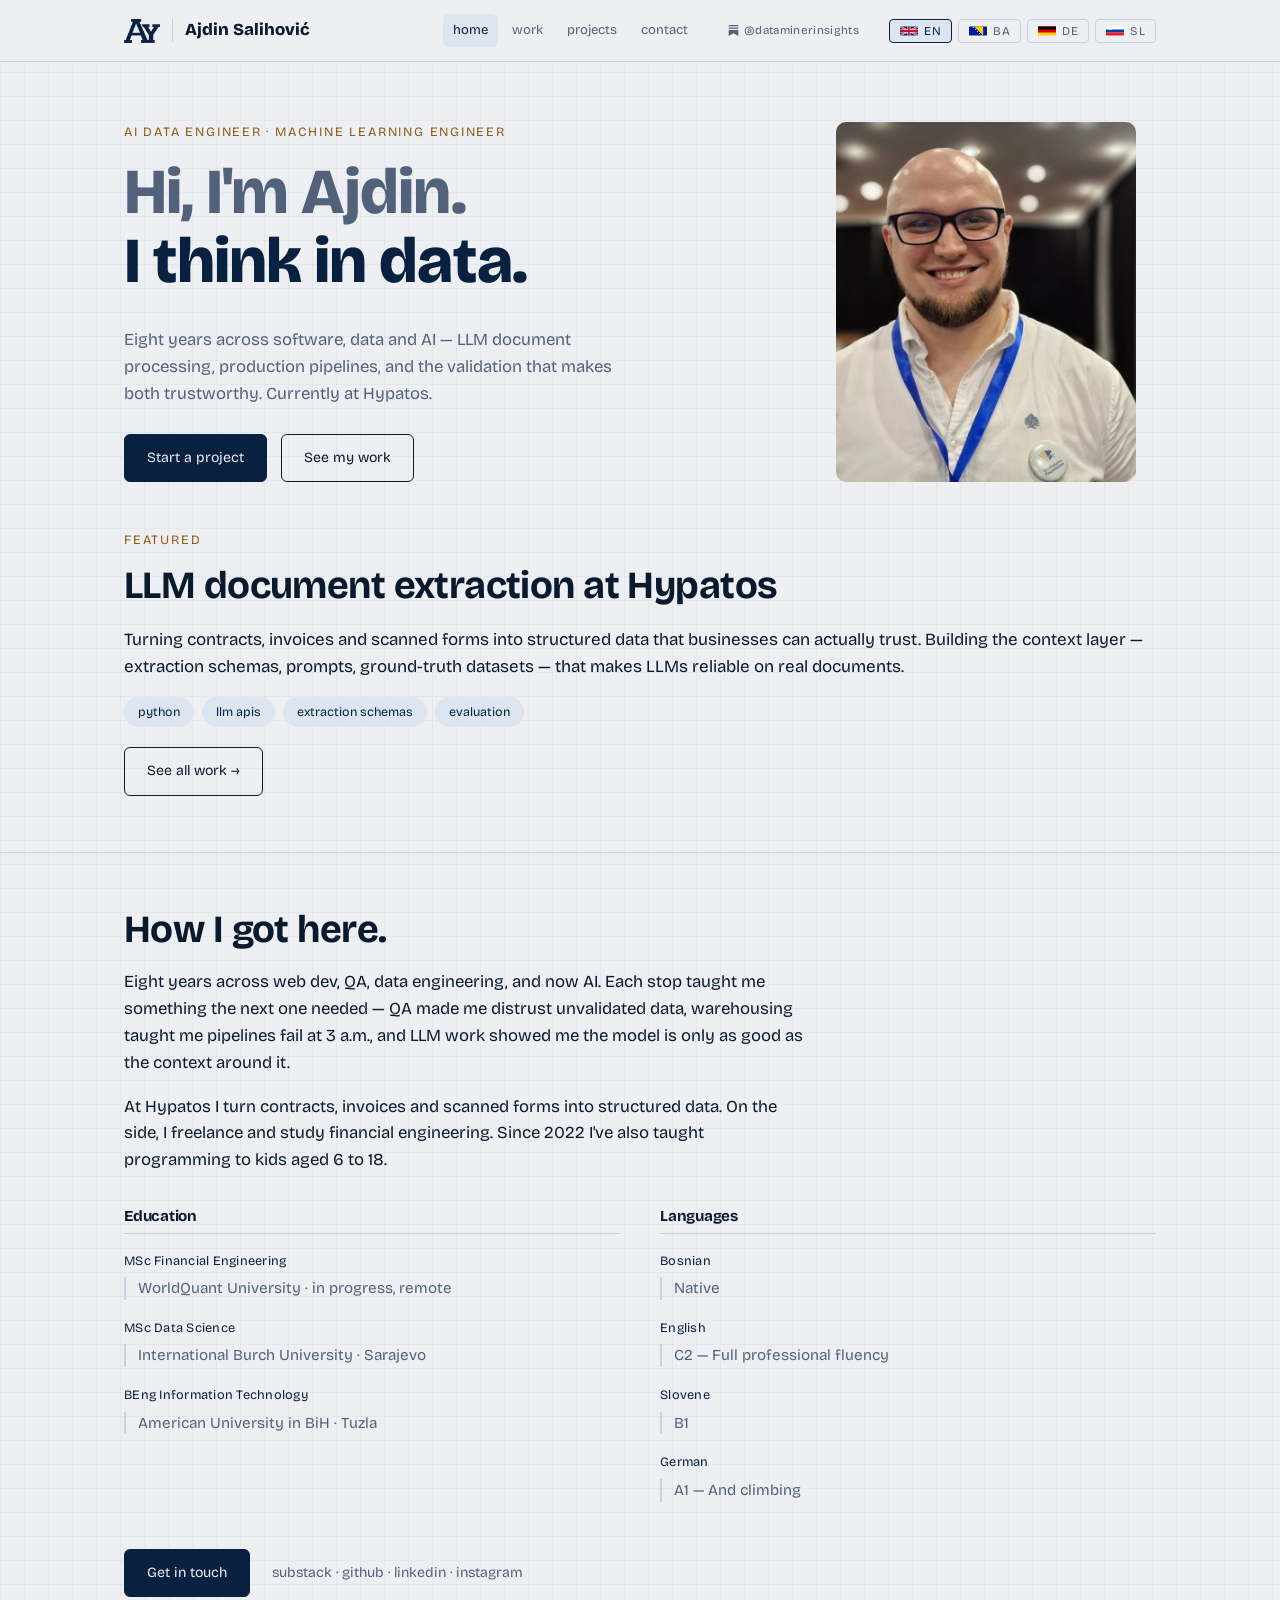
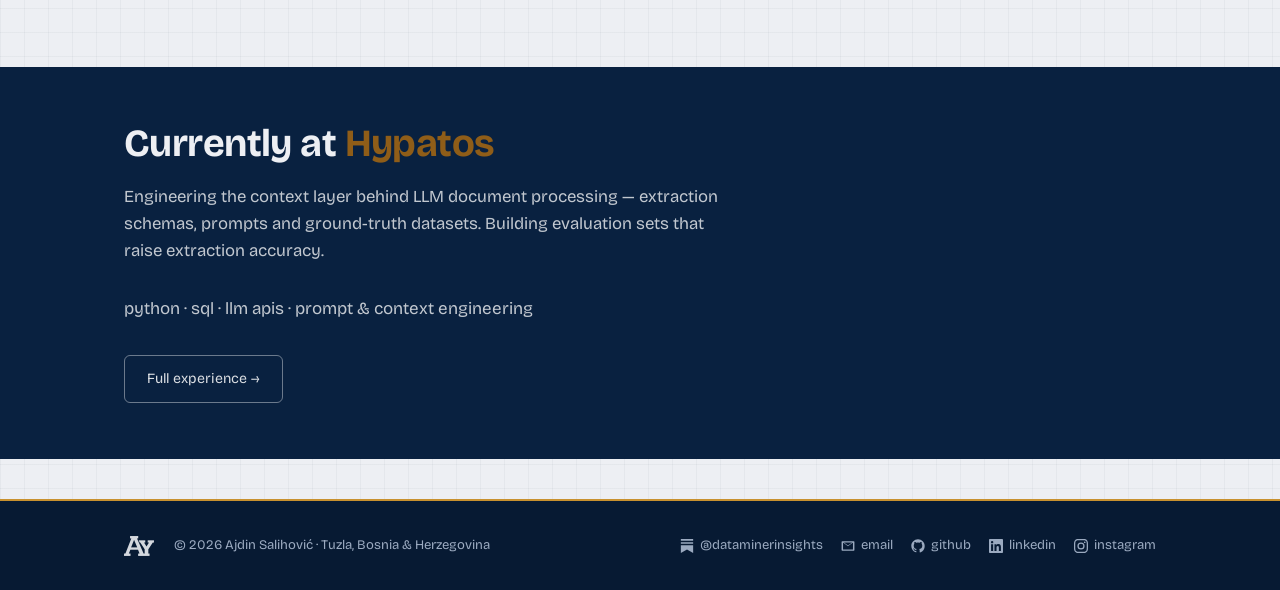
==== index.html @ 7f222a4f "Removed unnecessary stuff" ====
<!DOCTYPE html>
<html lang="en">
<head>
  <meta charset="UTF-8" />
  <meta name="viewport" content="width=device-width, initial-scale=1.0" />
  <title>Ajdin Salihović — AI Data Engineer &amp; Machine Learning Engineer</title>
  <meta name="description" content="Ajdin Salihović — AI Data Engineer and Machine Learning Engineer. LLM-powered document processing, production data pipelines, and automation. Based in Tuzla, Bosnia &amp; Herzegovina, working worldwide." />
  <link rel="preconnect" href="https://fonts.googleapis.com" />
  <link rel="preconnect" href="https://fonts.gstatic.com" crossorigin />
  <link href="https://fonts.googleapis.com/css2?family=Bricolage+Grotesque:wght@400;500;600;700;800&display=swap" rel="stylesheet" />
  <link rel="icon" type="image/png" href="[data-uri]" />
  <link rel="apple-touch-icon" href="assets/favicon-180.png" />
  <meta name="theme-color" content="#092140" />
  <link rel="stylesheet" href="styles.css" />
</head>
<body>

<header class="nav">
  <div class="nav-inner">
    <a class="brand" href="./"><span class="brand-mark" aria-hidden="true"></span><span class="brand-name">Ajdin Salihović</span></a>
    <nav class="nav-links" aria-label="Main">
      <a href="./" aria-current="page">home</a>
      <a href="work">work</a>
      <a href="projects">projects</a>
      <a href="contact">contact</a>
    </nav>
    <a class="nav-substack" href="https://dataminerinsights.substack.com/" target="_blank" rel="noopener"><svg class="icon" viewBox="0 0 24 24" aria-hidden="true"><path d="M22.539 8.242H1.46V5.406h21.08v2.836zM1.46 10.812V24L12 18.11 22.539 24V10.812H1.46zM22.539 0H1.46v2.836h21.08V0z"/></svg><span>@dataminerinsights</span></a>
    <div class="lang-switch" role="group" aria-label="Language">
      <button class="lang-btn" type="button" data-lang="en" aria-label="English">
        <svg viewBox="0 0 60 30" aria-hidden="true"><rect width="60" height="30" fill="#012169"/><path d="M0,0 60,30 M60,0 0,30" stroke="#fff" stroke-width="6"/><path d="M0,0 60,30 M60,0 0,30" stroke="#C8102E" stroke-width="3"/><path d="M30,0 V30 M0,15 H60" stroke="#fff" stroke-width="10"/><path d="M30,0 V30 M0,15 H60" stroke="#C8102E" stroke-width="6"/></svg>
        <span>EN</span>
      </button>
      <button class="lang-btn" type="button" data-lang="ba" aria-label="Bosanski">
        <svg viewBox="0 0 60 30" aria-hidden="true"><rect width="60" height="30" fill="#001C98"/><path d="M17,0 H47 V30 Z" fill="#FECB00"/><circle cx="14.5" cy="2.5" r="1.7" fill="#fff"/><circle cx="21.5" cy="9.5" r="1.7" fill="#fff"/><circle cx="28.5" cy="16.5" r="1.7" fill="#fff"/><circle cx="35.5" cy="23.5" r="1.7" fill="#fff"/><circle cx="42.5" cy="29" r="1.7" fill="#fff"/></svg>
        <span>BA</span>
      </button>
      <button class="lang-btn" type="button" data-lang="de" aria-label="Deutsch">
        <svg viewBox="0 0 60 30" aria-hidden="true"><rect width="60" height="30" fill="#FFCE00"/><rect width="60" height="20" fill="#DD0000"/><rect width="60" height="10" fill="#000"/></svg>
        <span>DE</span>
      </button>
      <button class="lang-btn" type="button" data-lang="sl" aria-label="Slovenščina">
        <svg viewBox="0 0 60 30" aria-hidden="true"><rect width="60" height="10" fill="#FFFFFF"/><rect y="10" width="60" height="10" fill="#003DA5"/><rect y="20" width="60" height="10" fill="#ED1C24"/><g transform="translate(8,2)"><path d="M6 2 L12 10 L0 10 Z" fill="#FFFFFF"/><path d="M3 8 Q6 12 9 8" stroke="#003DA5" fill="none" stroke-width="0.8"/><path d="M3 10 Q6 14 9 10" stroke="#003DA5" fill="none" stroke-width="0.8"/><circle cx="3" cy="2" r="0.7" fill="#FFD700"/><circle cx="6" cy="0.8" r="0.7" fill="#FFD700"/><circle cx="9" cy="2" r="0.7" fill="#FFD700"/></g></svg>
        <span>SL</span>
      </button>
    </div>
  </div>
</header>

<main>
  <section class="hero">
    <div class="hero-inner wrap">
      <div class="hero-text">
        <p class="eyebrow">AI Data Engineer · Machine Learning Engineer</p>
        <h1>Hi, I'm Ajdin.<br /><span class="title-line">I think in data.</span></h1>
        <p class="hero-sub">
          Eight years across software, data and AI — LLM document processing,
          production pipelines, and the validation that makes both trustworthy. Currently at Hypatos.
        </p>
        <div class="hero-actions">
          <a class="btn btn-primary" href="contact">Start a project</a>
          <a class="btn btn-ghost" href="work">See my work</a>
        </div>
      </div>
      <div class="hero-photo">
        <img src="assets/ajdin.jpg" alt="Ajdin Salihović" class="hero-img" />
      </div>
    </div>
  </section>

  <section class="section section-featured">
    <div class="wrap">
      <div class="featured-grid">
        <div class="featured-text">
          <p class="eyebrow">Featured</p>
          <h2>LLM document extraction at Hypatos</h2>
          <p>Turning contracts, invoices and scanned forms into structured data that businesses can actually trust. Building the context layer — extraction schemas, prompts, ground-truth datasets — that makes LLMs reliable on real documents.</p>
          <ul class="chips"><li>python</li><li>llm apis</li><li>extraction schemas</li><li>evaluation</li></ul>
          <a class="btn btn-ghost" href="work#experience" style="margin-top:20px;">See all work →</a>
        </div>
       
      </div>
    </div>
  </section>

  <section class="section" id="about">
    <div class="wrap">
      <h2>How I got here.</h2>
      <div class="about-text">
        <p>
          Eight years across web dev, QA, data engineering, and now AI. Each stop taught me
          something the next one needed — QA made me distrust unvalidated data, warehousing
          taught me pipelines fail at 3 a.m., and LLM work showed me the model is only
          as good as the context around it.
        </p>
        <p>
          At Hypatos I turn contracts, invoices and scanned forms into structured data.
          On the side, I freelance and study financial engineering. Since 2022 I've also
          taught programming to kids aged 6 to 18.
        </p>
      </div>

      <div class="details-grid">
        <div>
          <h3>Education</h3>
          <dl class="skills">
            <dt>MSc Financial Engineering</dt>
            <dd>WorldQuant University · in progress, remote</dd>
            <dt>MSc Data Science</dt>
            <dd>International Burch University · Sarajevo</dd>
            <dt>BEng Information Technology</dt>
            <dd>American University in BiH · Tuzla</dd>
          </dl>
        </div>
        <div>
          <h3>Languages</h3>
          <dl class="skills">
            <dt>Bosnian</dt><dd>Native</dd>
            <dt>English</dt><dd>C2 — Full professional fluency</dd>
            <dt>Slovene</dt><dd>B1</dd>
            <dt>German</dt><dd>A1 — And climbing</dd>
          </dl>
        </div>
      </div>

      <p class="about-links">
        <a class="btn btn-primary" href="contact">Get in touch</a>
        <span class="social-inline">
          <a href="https://dataminerinsights.substack.com/" target="_blank" rel="noopener">substack</a> ·
          <a href="https://github.com/AjdinSalihovic" target="_blank" rel="noopener">github</a> ·
          <a href="https://www.linkedin.com/in/ajdin-salihovic/" target="_blank" rel="noopener">linkedin</a> ·
          <a href="https://www.instagram.com/ajdin_thinks_data/" target="_blank" rel="noopener">instagram</a>
        </span>
      </p>
    </div>
  </section>

  <section class="section section-dark">
    <div class="wrap">
      <h2>Currently at <span style="color:var(--signal)">Hypatos</span></h2>
      <p class="section-lead">
        Engineering the context layer behind LLM document processing — extraction schemas,
        prompts and ground-truth datasets. Building evaluation sets that raise extraction accuracy.
      </p>
      <p class="stack-line">python · sql · llm apis · prompt &amp; context engineering</p>
      <a class="btn btn-ghost" href="work#experience" style="margin-top:16px;">Full experience →</a>
    </div>
  </section>
</main>

<footer class="footer">
  <div class="footer-inner">
    <span class="footer-mark" aria-hidden="true"></span>
    <span>© <span id="year">2026</span> Ajdin Salihović · Tuzla, Bosnia &amp; Herzegovina</span>
    <div class="footer-links">
      <a href="https://dataminerinsights.substack.com/" target="_blank" rel="noopener"><svg class="icon" viewBox="0 0 24 24" aria-hidden="true"><path d="M22.539 8.242H1.46V5.406h21.08v2.836zM1.46 10.812V24L12 18.11 22.539 24V10.812H1.46zM22.539 0H1.46v2.836h21.08V0z"/></svg>@dataminerinsights</a>
      <a href="mailto:ajdin-salihovic@outlook.com"><svg class="icon" viewBox="0 0 24 24" aria-hidden="true"><path d="M2 4h20a1 1 0 0 1 1 1v14a1 1 0 0 1-1 1H2a1 1 0 0 1-1-1V5a1 1 0 0 1 1-1zm10 8.6L3.5 6.2v11.6h17V6.2L12 12.6zM4.9 6l7.1 5.3L19.1 6H4.9z"/></svg>email</a>
      <a href="https://github.com/AjdinSalihovic" target="_blank" rel="noopener"><svg class="icon" viewBox="0 0 24 24" aria-hidden="true"><path d="M12 .5C5.65.5.5 5.65.5 12c0 5.08 3.29 9.39 7.86 10.91.58.11.79-.25.79-.56 0-.27-.01-1.17-.02-2.12-3.2.7-3.88-1.36-3.88-1.36-.52-1.33-1.28-1.68-1.28-1.68-1.04-.71.08-.7.08-.7 1.15.08 1.76 1.19 1.76 1.19 1.03 1.76 2.69 1.25 3.35.96.1-.75.4-1.25.72-1.54-2.55-.29-5.24-1.28-5.24-5.69 0-1.26.45-2.28 1.19-3.09-.12-.29-.52-1.46.11-3.05 0 0 .97-.31 3.17 1.18a11 11 0 0 1 5.77 0c2.2-1.49 3.16-1.18 3.16-1.18.63 1.59.24 2.76.12 3.05.74.81 1.19 1.83 1.19 3.09 0 4.42-2.7 5.39-5.27 5.68.41.36.78 1.06.78 2.14 0 1.55-.01 2.79-.01 3.17 0 .31.21.68.8.56A11.52 11.52 0 0 0 23.5 12C23.5 5.65 18.35.5 12 .5z"/></svg>github</a>
      <a href="https://www.linkedin.com/in/ajdin-salihovic/" target="_blank" rel="noopener"><svg class="icon" viewBox="0 0 24 24" aria-hidden="true"><path d="M20.45 20.45h-3.55v-5.57c0-1.33-.03-3.04-1.85-3.04-1.85 0-2.14 1.45-2.14 2.94v5.67H9.36V9h3.41v1.56h.05c.47-.9 1.63-1.85 3.36-1.85 3.6 0 4.27 2.37 4.27 5.45v6.29zM5.34 7.43a2.06 2.06 0 1 1 0-4.12 2.06 2.06 0 0 1 0 4.12zM7.12 20.45H3.56V9h3.56v11.45zM22.22 0H1.77C.79 0 0 .77 0 1.72v20.55C0 23.23.79 24 1.77 24h20.45c.98 0 1.78-.77 1.78-1.73V1.72C24 .77 23.2 0 22.22 0z"/></svg>linkedin</a>
      <a href="https://www.instagram.com/ajdin_thinks_data/" target="_blank" rel="noopener"><svg class="icon" viewBox="0 0 24 24" aria-hidden="true"><path d="M12 2.16c3.2 0 3.58.01 4.85.07 1.17.05 1.8.25 2.23.41.56.22.96.48 1.38.9.42.42.68.82.9 1.38.16.42.36 1.06.41 2.23.06 1.27.07 1.65.07 4.85s-.01 3.58-.07 4.85c-.05 1.17-.25 1.8-.41 2.23-.22.56-.48.96-.9 1.38-.42.42-.82.68-1.38.9-.42.16-1.06.36-2.23.41-1.27.06-1.65.07-4.85.07s-3.58-.01-4.85-.07c-1.17-.05-1.8-.25-2.23-.41a3.72 3.72 0 0 1-1.38-.9 3.72 3.72 0 0 1-.9-1.38c-.16-.42-.36-1.06-.41-2.23-.06-1.27-.07-1.65-.07-4.85s.01-3.58.07-4.85c.05-1.17.25-1.8.41-2.23.22-.56.48-.96.9-1.38.42-.42.82-.68 1.38-.9.42-.16 1.06-.36 2.23-.41 1.27-.06 1.65-.07 4.85-.07M12 0C8.74 0 8.33.01 7.05.07 5.78.13 4.9.33 4.14.63c-.79.3-1.46.72-2.13 1.38A5.88 5.88 0 0 0 .63 4.14C.33 4.9.13 5.78.07 7.05.01 8.33 0 8.74 0 12s.01 3.67.07 4.95c.06 1.27.26 2.15.56 2.91.3.79.72 1.46 1.38 2.13a5.88 5.88 0 0 0 2.13 1.38c.76.3 1.64.5 2.91.56C8.33 23.99 8.74 24 12 24s3.67-.01 4.95-.07c1.27-.06 2.15-.26 2.91-.56a5.88 5.88 0 0 0 2.13-1.38 5.88 5.88 0 0 0 1.38-2.13c.3-.76.5-1.64.56-2.91.06-1.28.07-1.69.07-4.95s-.01-3.67-.07-4.95c-.06-1.27-.26-2.15-.56-2.91a5.88 5.88 0 0 0-1.38-2.13A5.88 5.88 0 0 0 19.86.63c-.76-.3-1.64-.5-2.91-.56C15.67.01 15.26 0 12 0zm0 5.84A6.16 6.16 0 1 0 18.16 12 6.16 6.16 0 0 0 12 5.84zm0 10.16A4 4 0 1 1 16 12a4 4 0 0 1-4 4zm7.85-10.4a1.44 1.44 0 1 1-1.44-1.44 1.44 1.44 0 0 1 1.44 1.44z"/></svg>instagram</a>
    </div>
  </div>
</footer>

<script src="i18n.js"></script>
<script src="script.js"></script>
</body>
</html>
---- styles.css ----
/* ============================================================
   Ajdin Salihović — portfolio
   Palette: drafting paper / AY navy / slate / brass signal
   Anchored on the navy of the AY monogram (#092140).
   Type: Bricolage Grotesque — single font for everything
   ============================================================ */

:root {
  /* surfaces — cool drafting paper, so the navy mark sits on its own hue family */
  --paper: #EDEFF3;
  --panel: #F8F9FB;
  --line: #C9D3E0;

  /* ink */
  --ink: #0A1A2E;
  --muted: #52627A;

  /* brand — taken straight from the AY monogram */
  --brand: #092140;
  --brand-soft: #DDE5F0;
  /* inline links need to read as interactive next to near-navy body text */
  --link: #175595;

  /* signal — brass, used sparingly: eyebrows, counters, data in motion */
  --signal: #8F5D18;
  --signal-bright: #C8912F;

  /* dark footer surface */
  --dark: #071A33;
  --dark-muted: #9BAAC0;

  --radius: 10px;
  --maxw: 1080px;
  --font-display: "Bricolage Grotesque", "Arial Black", sans-serif;
  --font-body: "Bricolage Grotesque", "Helvetica Neue", Arial, sans-serif;
}

* { box-sizing: border-box; }

html { scroll-behavior: smooth; }

body {
  margin: 0;
  background: var(--paper);
  background-image:
    linear-gradient(to right, rgba(9, 33, 64, 0.04) 1px, transparent 1px),
    linear-gradient(to bottom, rgba(9, 33, 64, 0.04) 1px, transparent 1px);
  background-size: 24px 24px;
  color: var(--ink);
  font-family: var(--font-body);
  font-size: 17px;
  line-height: 1.6;
  -webkit-font-smoothing: antialiased;
}

::selection { background: var(--brand); color: var(--paper); }

a { color: var(--link); text-decoration-thickness: 1px; text-underline-offset: 3px; }
a:hover { color: var(--ink); }

a:focus-visible,
button:focus-visible,
input:focus-visible,
textarea:focus-visible {
  outline: 2px solid var(--signal);
  outline-offset: 3px;
  border-radius: 2px;
}

h1, h2, h3 {
  font-family: var(--font-display);
  line-height: 1.08;
  letter-spacing: -0.015em;
  margin: 0 0 0.5em;
}

h1 { font-size: clamp(2.4rem, 6vw, 4.2rem); font-weight: 800; }
h2 { font-size: clamp(1.7rem, 3.5vw, 2.4rem); font-weight: 700; }
h3 { font-size: 1.2rem; font-weight: 700; }

p { margin: 0 0 1em; }

.wrap { max-width: var(--maxw); margin: 0 auto; padding: 0 24px; }

.eyebrow {
  font-family: var(--font-body);
  font-size: 0.8rem;
  letter-spacing: 0.14em;
  text-transform: uppercase;
  color: var(--signal);
  margin-bottom: 0.9rem;
}

/* ---------------------------- nav --------------------------- */
.nav {
  position: sticky;
  top: 0;
  z-index: 50;
  background: color-mix(in srgb, var(--paper) 88%, transparent);
  backdrop-filter: blur(8px);
  border-bottom: 1px solid var(--line);
}
.nav-inner {
  max-width: var(--maxw);
  margin: 0 auto;
  padding: 14px 24px;
  display: flex;
  align-items: center;
  gap: 20px;
  flex-wrap: wrap;
}
.brand {
  font-family: var(--font-display);
  font-weight: 800;
  font-size: 1.05rem;
  text-decoration: none;
  color: var(--ink);
  display: flex;
  align-items: center;
  gap: 12px;
}
.brand-mark {
  /* the AY monogram is inlined as a data URI — no external file to go missing */
  width: 36px;
  height: 24px;
  display: block;
  flex: none;
  background: url("[data-uri]") center/contain no-repeat;
  transition: transform 0.2s ease;
}
.brand:hover .brand-mark { transform: translateY(-1px); }

/* hairline between mark and wordmark — the ledger rule */
.brand-name {
  padding-left: 12px;
  border-left: 1px solid var(--line);
  line-height: 1.35;
}
.nav-links {
  margin-left: auto;
  display: flex;
  gap: 4px;
  flex-wrap: wrap;
}
.nav-links a {
  font-family: var(--font-body);
  font-size: 0.82rem;
  text-decoration: none;
  color: var(--muted);
  padding: 6px 10px;
  border-radius: 6px;
}
.nav-links a:hover { color: var(--ink); background: var(--brand-soft); }
.nav-links a[aria-current="page"] {
  color: var(--brand);
  background: var(--brand-soft);
}

/* language switcher */
.lang-switch { display: flex; gap: 6px; align-items: center; }
.lang-btn {
  display: inline-flex;
  align-items: center;
  gap: 6px;
  font-family: var(--font-body);
  font-size: 0.74rem;
  letter-spacing: 0.04em;
  border: 1px solid var(--line);
  border-radius: 4px;
  padding: 4px 10px;
  background: transparent;
  color: var(--muted);
  cursor: pointer;
}
.lang-btn svg { width: 18px; height: 12px; border-radius: 2px; display: block; }
.lang-btn:hover { border-color: var(--brand); color: var(--ink); }
.lang-btn.active { background: var(--brand-soft); border-color: var(--brand); color: var(--brand); }

/* substack link inline in the nav row */
.nav-substack {
  display: inline-flex;
  align-items: center;
  gap: 5px;
  font-family: var(--font-body);
  font-size: 0.72rem;
  letter-spacing: 0.03em;
  color: var(--muted);
  text-decoration: none;
  margin: 0 10px;
  white-space: nowrap;
}
.nav-substack .icon { width: 11px; height: 11px; }
.nav-substack:hover { color: var(--brand); }

/* --------------------------- hero --------------------------- */
.hero { padding: 60px 0 48px; overflow: hidden; }
.hero-inner { display: flex; align-items: center; gap: 48px; }
.hero-text { flex: 1 1 55%; min-width: 0; }
.hero-photo { flex: 0 0 340px; display: flex; align-items: center; justify-content: center; }
.hero h1 { color: var(--muted); font-size: clamp(2.6rem, 5.5vw, 4rem); }
.hero .title-line { color: var(--brand); }
.hero-sub { max-width: 520px; color: var(--muted); font-size: 1.05rem; }
.hero-actions { display: flex; gap: 14px; flex-wrap: wrap; margin-top: 26px; }
.hero + .section { border-top: none; padding-top: 0; }

.photo-placeholder {
  width: 300px;
  height: 360px;
  border: 2px dashed var(--line);
  border-radius: var(--radius);
  display: flex;
  align-items: center;
  justify-content: center;
  color: var(--muted);
  font-size: 0.88rem;
  text-align: center;
  background: var(--panel);
}

.hero-img {
  width: 300px;
  height: 360px;
  object-fit: cover;
  border-radius: var(--radius);
}

.btn {
  display: inline-block;
  font-family: var(--font-body);
  font-size: 0.88rem;
  text-decoration: none;
  padding: 12px 22px;
  border-radius: 6px;
  border: 1.5px solid var(--ink);
  color: var(--ink);
  background: transparent;
  cursor: pointer;
  transition: background 0.15s, color 0.15s;
}
.btn-primary { background: var(--brand); border-color: var(--brand); color: var(--paper); }
.btn-primary:hover { background: var(--ink); border-color: var(--ink); color: var(--paper); }
.btn-ghost:hover { background: var(--brand-soft); color: var(--ink); }

@media (prefers-reduced-motion: reduce) {
  html { scroll-behavior: auto; }
  .reveal { transition: none !important; transform: none !important; opacity: 1 !important; }
}

/* ------------------------- sections ------------------------- */
.section { padding: 56px 0; }
.section + .section { border-top: 1px solid var(--line); }

/* ---------------------- featured project ------------------- */
.featured-grid { display: flex; align-items: center; gap: 48px; }
.featured-text { flex: 1 1 50%; }
.featured-visual { flex: 1 1 40%; }
.featured-img-placeholder {
  width: 100%;
  aspect-ratio: 4 / 3;
  border: 2px dashed var(--line);
  border-radius: var(--radius);
  display: flex;
  align-items: center;
  justify-content: center;
  color: var(--muted);
  font-size: 0.85rem;
  text-align: center;
  background: var(--panel);
}

/* ---------------------- quote section ---------------------- */
.section-quote { padding: 48px 0; }
.quote {
  position: relative;
  padding: 32px 0 24px 48px;
  border-left: 3px solid var(--signal);
  margin: 0;
}
.quote-mark {
  position: absolute;
  top: 12px;
  left: 10px;
  font-family: var(--font-display);
  font-size: 4rem;
  line-height: 1;
  color: var(--signal-bright);
  opacity: 0.35;
}
.quote p {
  font-size: 1.2rem;
  font-style: italic;
  color: var(--ink);
  margin: 0 0 12px;
  line-height: 1.5;
}
.quote cite {
  font-style: normal;
  font-size: 0.88rem;
  color: var(--muted);
}

/* intro paragraph under a section heading */
.section-lead {
  max-width: 620px;
  color: var(--muted);
  font-size: 1.05rem;
  margin-bottom: 30px;
}

/* jump targets must clear the sticky nav */
[id] { scroll-margin-top: 84px; }

.grid-3 { display: grid; grid-template-columns: repeat(3, 1fr); gap: 18px; }
.grid-2 { display: grid; grid-template-columns: repeat(2, 1fr); gap: 18px; }
@media (max-width: 860px) { .grid-3 { grid-template-columns: 1fr; } .grid-2 { grid-template-columns: 1fr; } }

.card {
  background: var(--panel);
  border: 1px solid var(--line);
  border-radius: var(--radius);
  padding: 24px;
}
.card h3 { margin-top: 0.4rem; }
.card p { color: var(--muted); font-size: 0.97rem; }
a.card { text-decoration: none; color: inherit; display: block; transition: border-color 0.15s, transform 0.15s; }
a.card:hover { border-color: var(--brand); }


/* about section — different layout, no card grid */
.about-text { max-width: 680px; margin-bottom: 34px; }
.about-text p { font-size: 1.05rem; }
.details-grid {
  display: grid;
  grid-template-columns: 1fr 1fr;
  gap: 30px 40px;
  margin-bottom: 30px;
}
@media (max-width: 700px) { .details-grid { grid-template-columns: 1fr; } }
.details-grid h3 {
  font-size: 0.95rem;
  margin-bottom: 12px;
  padding-bottom: 8px;
  border-bottom: 1px solid var(--line);
  color: var(--ink);
}
.about-links {
  display: flex;
  align-items: center;
  gap: 16px;
  flex-wrap: wrap;
  font-size: 0.88rem;
}
.about-links a:not(.btn) { color: var(--muted); }
.about-links a:not(.btn):hover { color: var(--ink); }
.social-inline {
  display: inline-flex;
  align-items: center;
  gap: 4px;
  font-size: 0.88rem;
  color: var(--muted);
  margin-left: 6px;
}
.social-inline a { color: var(--muted); text-decoration: none; }
.social-inline a:hover { color: var(--ink); text-decoration: underline; }

/* ----------------------- record blocks ---------------------- */
.record {
  border: 1px solid var(--line);
  border-radius: var(--radius);
  background: var(--panel);
  padding: 26px 26px 20px;
  margin-bottom: 18px;
}
.record-head {
  display: flex;
  align-items: baseline;
  gap: 14px;
  flex-wrap: wrap;
}
.record-head h3 { margin: 0; }
.record-org { font-family: var(--font-body); font-size: 0.85rem; color: var(--signal); }
.record-meta {
  display: flex;
  gap: 22px;
  flex-wrap: wrap;
  margin: 10px 0 14px;
  font-family: var(--font-body);
  font-size: 0.8rem;
  color: var(--muted);
}
.record ul { margin: 0; padding-left: 20px; color: var(--muted); font-size: 0.96rem; }
.record ul li { margin-bottom: 6px; }
.record .stack-line { margin-top: 14px; font-family: var(--font-body); font-size: 0.78rem; color: var(--brand); }

.badge-current {
  font-family: var(--font-body);
  font-size: 0.68rem;
  letter-spacing: 0.1em;
  text-transform: uppercase;
  background: var(--brand);
  color: var(--paper);
  border-radius: 4px;
  padding: 3px 10px;
}

/* skill groups */
.skills dt {
  font-family: var(--font-body);
  font-size: 0.8rem;
  color: var(--brand);
  margin-top: 18px;
  letter-spacing: 0.02em;
}
.skills dt:first-child { margin-top: 0; }
.skills dd {
  margin: 4px 0 0;
  color: var(--muted);
  font-size: 0.95rem;
  padding-left: 12px;
  border-left: 2px solid var(--line);
  margin-top: 6px;
  line-height: 1.5;
}



/* card variants */
.card-slim {
  background: transparent;
  border: none;
  padding: 4px 0;
}

/* dark section variant — breaks visual monotony */
.section-dark,
.section-dark + .section,
.section + .section-dark { border-top: none; }
.section-dark {
  background: var(--brand);
  color: var(--paper);
  overflow: visible;
}
.section-dark h2 { color: var(--paper); }
.section-dark p, .section-dark .section-lead { color: rgba(255,255,255,0.75); }
.section-dark a { color: rgba(255,255,255,0.85); }
.section-dark a:hover { color: #fff; }
.section-dark .btn-ghost {
  border-color: rgba(255,255,255,0.4);
  color: rgba(255,255,255,0.85);
}
.section-dark .btn-ghost:hover { background: rgba(255,255,255,0.12); color: #fff; }
.section-dark .exp-card { border-color: rgba(255,255,255,0.15); background: rgba(255,255,255,0.06); }
.section-dark .exp-card h3 { color: var(--paper); }
.section-dark .exp-card .exp-org { color: var(--signal-bright); }
.section-dark .exp-card .exp-meta { color: rgba(255,255,255,0.5); }
.section-dark .exp-card .exp-stack { color: rgba(255,255,255,0.5); }
.section-dark .exp-card p { color: rgba(255,255,255,0.65); }
.section-dark .exp-card.current { border-color: var(--signal-bright); }

.section-cta {
  margin-top: 24px;
  color: var(--muted);
  font-size: 0.97rem;
}
.section-cta a { color: var(--brand); }

/* tag chips — individual pills */
.chips { display: flex; flex-wrap: wrap; gap: 8px; padding: 0; margin: 14px 0 0; list-style: none; }
.chips li {
  font-family: var(--font-body);
  font-size: 0.78rem;
  background: var(--brand-soft);
  color: var(--brand);
  border-radius: 999px;
  padding: 5px 14px;
  white-space: nowrap;
}

/* ------------------------- contact form ---------------------- */
.form { max-width: 620px; }
.form label {
  display: block;
  margin: 18px 0 6px;
  font-size: 0.85rem;
  color: var(--muted);
  text-transform: lowercase;
  letter-spacing: 0.04em;
}
.form input, .form textarea {
  width: 100%;
  font-family: var(--font-body);
  font-size: 1rem;
  padding: 12px 14px;
  border: 1px solid var(--line);
  border-radius: 8px;
  background: var(--panel);
  color: var(--ink);
}
.form input:focus, .form textarea:focus { border-color: var(--brand); }
.form textarea { min-height: 150px; resize: vertical; }
.form button { margin-top: 22px; }
.form-note { font-family: var(--font-body); font-size: 0.78rem; color: var(--muted); margin-top: 14px; }

/* ------------------------- footer ---------------------------- */
.footer {
  background: var(--dark);
  color: var(--dark-muted);
  margin-top: 40px;
  /* brass hairline: the last trace of the signal colour */
  border-top: 2px solid var(--signal-bright);
}
.footer-inner {
  max-width: var(--maxw);
  margin: 0 auto;
  padding: 34px 24px;
  display: flex;
  align-items: center;
  gap: 14px 20px;
  flex-wrap: wrap;
  font-family: var(--font-body);
  font-size: 0.82rem;
  color: var(--dark-muted);
}
.footer-mark {
  width: 30px;
  height: 20px;
  display: block;
  flex: none;
  opacity: 0.9;
  background: url("[data-uri]") center/contain no-repeat;
}
.footer-links { margin-left: auto; display: flex; gap: 18px; flex-wrap: wrap; }
.footer-links a { color: var(--dark-muted); text-decoration: none; transition: color 0.15s; }
.footer-links a:hover { color: #fff; }
.footer a:focus-visible { outline-color: var(--signal-bright); }

/* ---------------------- scroll reveal ------------------------ */
.reveal { opacity: 0; transform: translateY(14px); transition: opacity 0.5s ease, transform 0.5s ease; }
.reveal.in { opacity: 1; transform: none; }


/* ---------------------- icons ---------------------- */
.icon { width: 16px; height: 16px; fill: currentColor; vertical-align: -3px; }
.footer-links a { display: inline-flex; align-items: center; gap: 6px; }
.footer-links .icon { width: 14px; height: 14px; }
h3 .icon { width: 18px; height: 18px; vertical-align: -2px; margin-right: 2px; }

/* ---------------------- experience carousel ----------------- */
.experience-track {
  display: flex;
  gap: 18px;
  overflow-x: auto;
  scroll-snap-type: x proximity;
  -webkit-overflow-scrolling: touch;
  padding-bottom: 12px;
  margin-left: -24px;
  margin-right: -24px;
  padding-left: 24px;
  padding-right: 24px;
}
.experience-track::-webkit-scrollbar { height: 4px; }
.experience-track::-webkit-scrollbar-track { background: rgba(255,255,255,0.12); border-radius: 2px; }
.experience-track::-webkit-scrollbar-thumb { background: rgba(255,255,255,0.3); border-radius: 2px; }
.experience-track::-webkit-scrollbar-thumb:hover { background: rgba(255,255,255,0.5); }
.exp-card {
  flex: 0 0 300px;
  scroll-snap-align: start;
  background: var(--panel);
  border: 1px solid var(--line);
  border-radius: var(--radius);
  padding: 24px;
}
.exp-card h3 { font-size: 1.1rem; margin: 0 0 4px; }
.exp-card .exp-org { font-size: 0.95rem; color: var(--signal); margin-bottom: 8px; }
.exp-card .exp-meta { font-size: 0.8rem; color: var(--muted); margin-bottom: 10px; }
.exp-card .exp-stack { font-size: 0.78rem; color: var(--brand); margin-top: 12px; }
.exp-card.current { border-color: var(--brand); }

@media (max-width: 700px) {
  .experience-track {
    flex-direction: column;
    overflow-x: visible;
    gap: 14px;
  }
  .exp-card { flex: none; }
}

/* ---------------------- projects carousel ------------------- */
.projects-track {
  display: flex;
  gap: 24px;
  overflow-x: auto;
  scroll-snap-type: x proximity;
  -webkit-overflow-scrolling: touch;
  padding-bottom: 12px;
  margin-left: -24px;
  margin-right: -24px;
  padding-left: 24px;
  padding-right: 24px;
}
.projects-track::-webkit-scrollbar { height: 4px; }
.projects-track::-webkit-scrollbar-track { background: var(--line); border-radius: 2px; }
.projects-track::-webkit-scrollbar-thumb { background: var(--muted); border-radius: 2px; }
.projects-track::-webkit-scrollbar-thumb:hover { background: var(--ink); }

.project-card {
  flex: 0 0 380px;
  scroll-snap-align: start;
  background: var(--panel);
  border: 1px solid var(--line);
  border-radius: var(--radius);
  overflow: hidden;
  text-decoration: none;
  color: inherit;
  transition: border-color 0.15s, transform 0.15s;
}
.project-card:hover { border-color: var(--brand); transform: translateY(-2px); }

.project-screenshot {
  position: relative;
  width: 100%;
  aspect-ratio: 16 / 10;
  overflow: hidden;
  background: var(--line);
}
.project-screenshot img {
  width: 100%;
  height: 100%;
  object-fit: cover;
  display: block;
}
.project-overlay {
  position: absolute;
  inset: 0;
  background: rgba(9, 33, 64, 0.6);
  display: flex;
  align-items: center;
  justify-content: center;
  opacity: 0;
  transition: opacity 0.2s ease;
}
.project-card:hover .project-overlay { opacity: 1; }
.project-live {
  font-family: var(--font-body);
  font-size: 0.88rem;
  font-weight: 600;
  color: #fff;
  background: var(--brand);
  padding: 8px 18px;
  border-radius: 6px;
}

.project-info {
  padding: 20px 22px 22px;
}
.project-info h3 {
  font-size: 1.1rem;
  margin: 0 0 4px;
}
.project-type {
  font-size: 0.82rem;
  color: var(--signal);
  margin-bottom: 8px;
}
.project-info p {
  color: var(--muted);
  font-size: 0.92rem;
  margin-bottom: 12px;
}
.project-info .chips { margin-top: 10px; }

@media (max-width: 700px) {
  .projects-track {
    flex-direction: column;
    overflow-x: visible;
    gap: 18px;
  }
  .project-card { flex: none; }
  .scroll-hint { display: none; }
}

/* ---------------------- tablet ------------------------------- */
@media (max-width: 1024px) {
  .hero-inner { gap: 32px; }
  .hero-photo { flex: 0 0 260px; }
  .photo-placeholder, .hero-img { width: 240px; height: 290px; }
  .section#about .wrap { padding-left: 15px; padding-right: 15px; }
  .section-dark .wrap { padding-left: 15px; padding-right: 15px; }
}

/* ---------------------- small screens ------------------------ */
@media (max-width: 700px) {
  html, body { overflow-x: hidden; }
  body { font-size: 16px; }
  .wrap { padding: 0 20px; }

  /* nav: brand on top, links centered underneath */
  .nav-inner {
    flex-direction: column;
    align-items: center;
    gap: 10px;
    padding: 12px 16px;
  }
  .nav-links {
    margin-left: 0;
    justify-content: center;
  }
  .lang-switch { order: 5; }
  .nav-substack { margin: 0; font-size: 0.68rem; }
  .nav-substack .icon { width: 10px; height: 10px; }

  /* hero: stacked, centered */
  .hero { padding: 44px 15px 32px; text-align: center; }
  .hero-inner { flex-direction: column; }
  .hero-photo { flex: none; order: -1; margin-bottom: 20px; }
  .photo-placeholder, .hero-img { width: 200px; height: 240px; }
  .hero-sub { margin-left: auto; margin-right: auto; }
  .hero-actions { justify-content: center; }
  .featured-grid { flex-direction: column; }
  .featured-text { text-align: center; }
  .featured-visual { width: 100%; }
  .quote { padding-left: 24px; }
  .quote-mark { left: 0; font-size: 3rem; }
  .hero-actions { justify-content: center; }

  /* buttons: full-width, easy thumb targets */
  .hero-actions .btn {
    flex: 1 1 100%;
    text-align: center;
    padding: 14px 22px;
  }

  /* mobile nav stacks, so jump targets need more clearance */
  [id] { scroll-margin-top: 150px; }
  .section-lead { font-size: 1rem; }

  /* section headers centered on mobile */
  .section { padding: 44px 0; }
  .section .eyebrow { text-align: center; }
  .section#about h2 { text-align: left; }
  .section-dark h2 { text-align: left; }



  /* cards: tighter padding */
  .card { padding: 20px 18px; }
  .details-grid { gap: 20px; }
  .about-links { flex-direction: column; align-items: flex-start; }
  .social-inline { display: none; }

  /* section-dark on mobile */
  .section-dark { padding: 44px 0; }

  /* all action buttons: full-width, centered, stacked */
  main .btn { display: block; width: 100%; text-align: center; margin: 10px 0 0 !important; box-sizing: border-box; }
  .hero-actions { display: block; }

  /* footer: centered stack */
  .footer-inner {
    flex-direction: column;
    text-align: center;
    gap: 14px;
  }
  .footer-links { margin-left: 0; justify-content: center; }
}

@media (max-width: 400px) {
  h1 { font-size: 2.1rem; }
  .nav-links a { padding: 6px 8px; font-size: 0.78rem; }
}
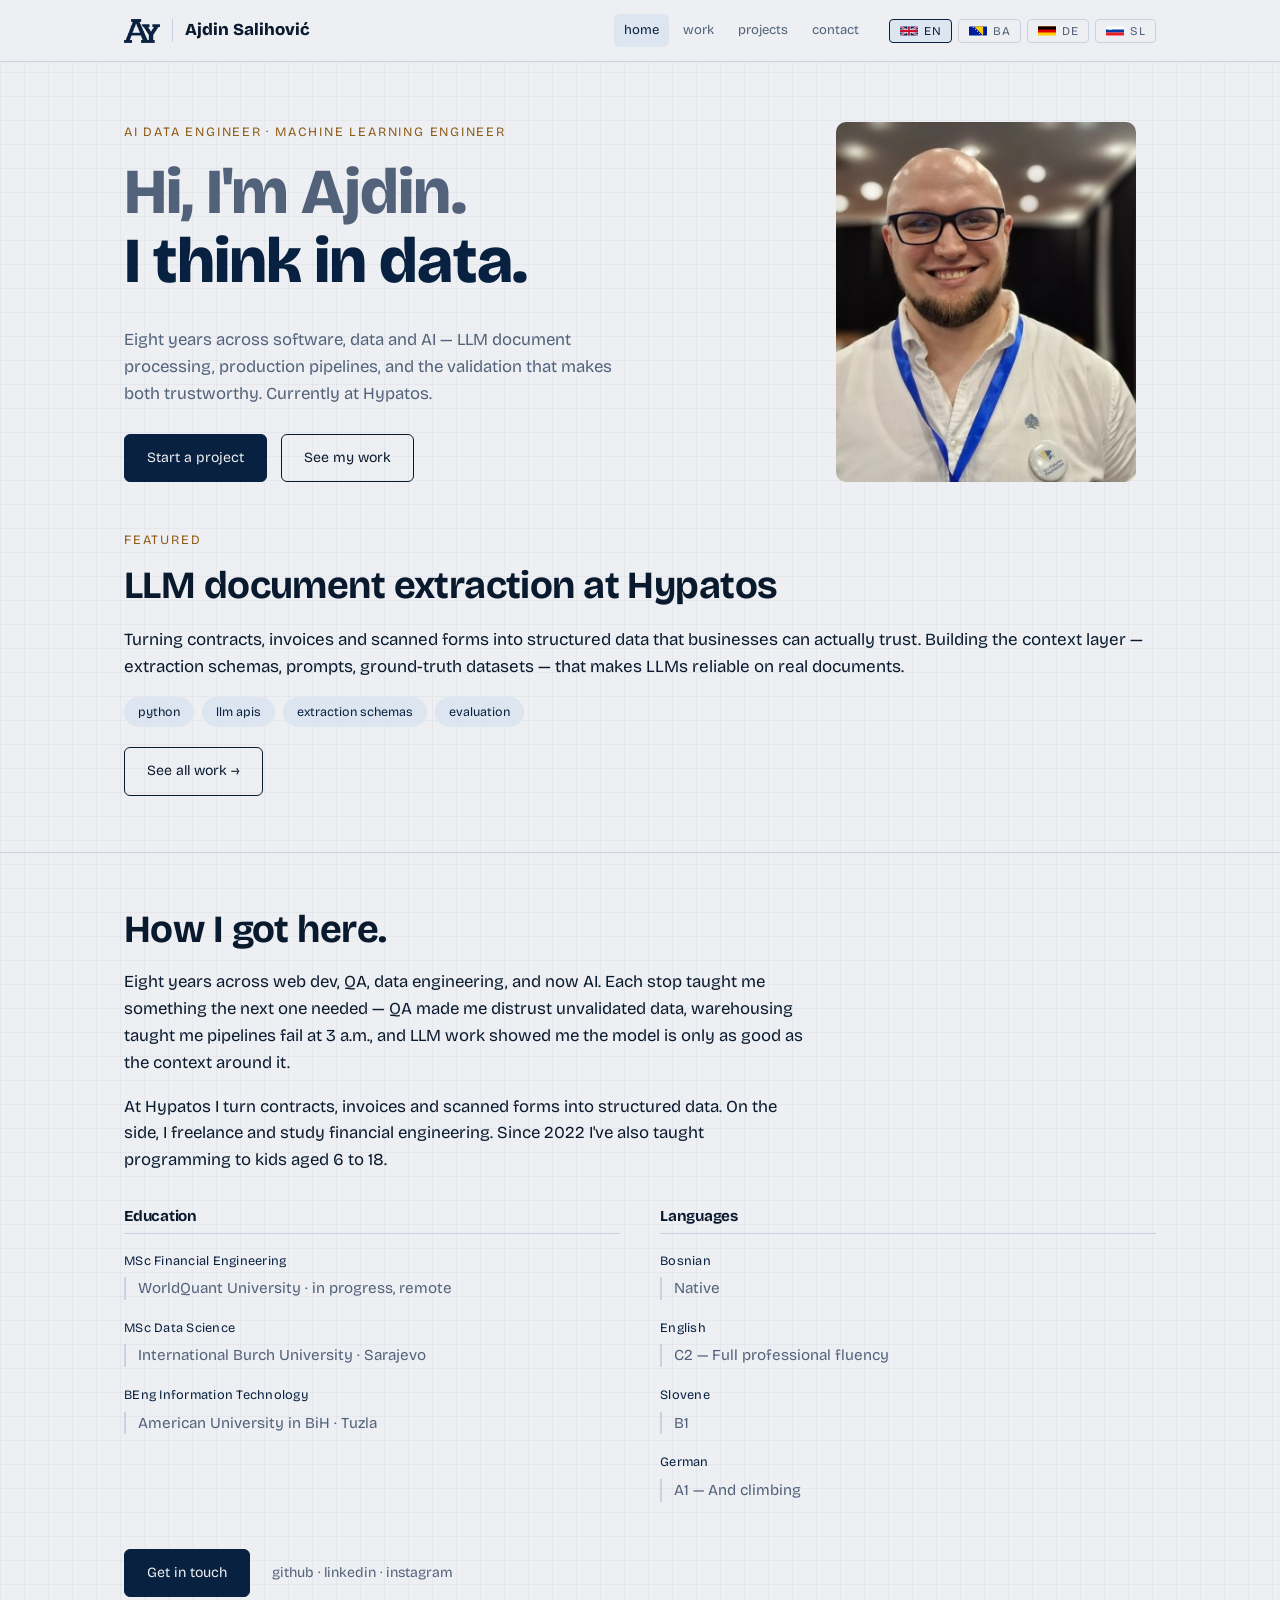
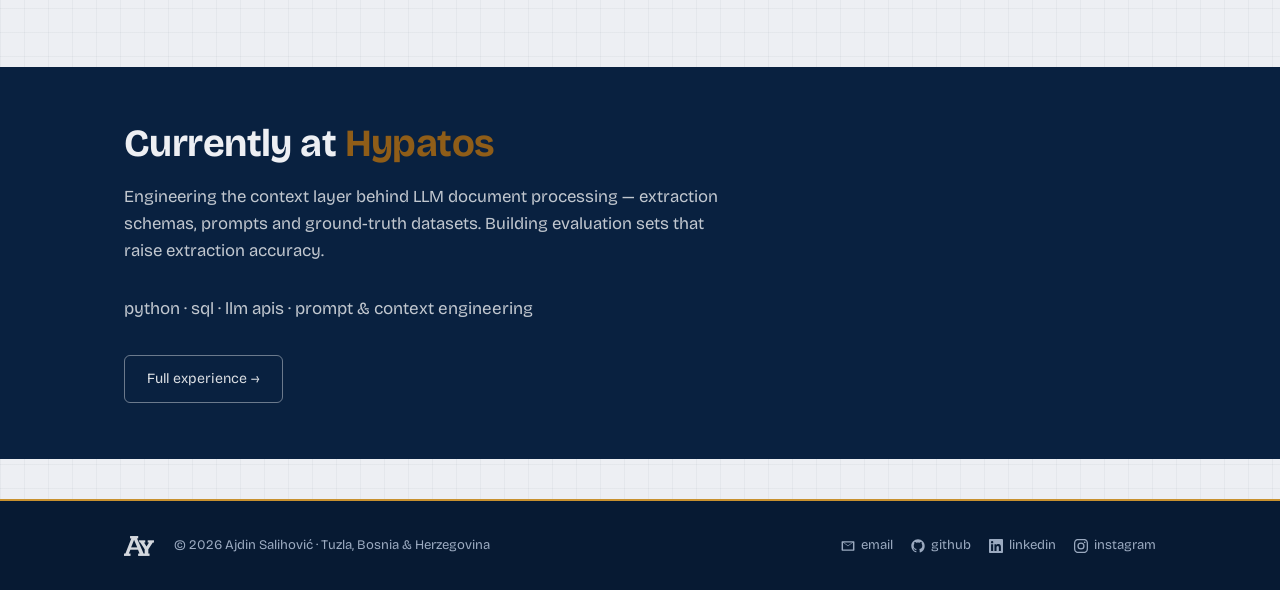
==== commit 20a69f0d: "Localication" ====
--- a/index.html
+++ b/index.html
@@ -11,6 +11,19 @@
   <link rel="icon" type="image/png" href="[data-uri]" />
   <link rel="apple-touch-icon" href="assets/favicon-180.png" />
   <meta name="theme-color" content="#092140" />
+  
+  <!-- Open Graph / Social Media Preview -->
+  <meta property="og:type" content="website" />
+  <meta property="og:title" content="Ajdin Salihović — Portfolio" />
+  <meta property="og:image" content="https://ajdinsalihovic.github.io/portfolio_ai/assets/preview.jpg" />
+  <meta property="og:image:width" content="1200" />
+  <meta property="og:image:height" content="630" />
+  
+  <!-- Twitter Card -->
+  <meta name="twitter:card" content="summary_large_image" />
+  <meta name="twitter:title" content="Ajdin Salihović — Portfolio" />
+  <meta name="twitter:image" content="https://ajdinsalihovic.github.io/portfolio_ai/assets/preview.jpg" />
+  
   <link rel="stylesheet" href="styles.css" />
 </head>
 <body>
@@ -24,7 +37,6 @@
       <a href="projects">projects</a>
       <a href="contact">contact</a>
     </nav>
-    <a class="nav-substack" href="https://dataminerinsights.substack.com/" target="_blank" rel="noopener"><svg class="icon" viewBox="0 0 24 24" aria-hidden="true"><path d="M22.539 8.242H1.46V5.406h21.08v2.836zM1.46 10.812V24L12 18.11 22.539 24V10.812H1.46zM22.539 0H1.46v2.836h21.08V0z"/></svg><span>@dataminerinsights</span></a>
     <div class="lang-switch" role="group" aria-label="Language">
       <button class="lang-btn" type="button" data-lang="en" aria-label="English">
         <svg viewBox="0 0 60 30" aria-hidden="true"><rect width="60" height="30" fill="#012169"/><path d="M0,0 60,30 M60,0 0,30" stroke="#fff" stroke-width="6"/><path d="M0,0 60,30 M60,0 0,30" stroke="#C8102E" stroke-width="3"/><path d="M30,0 V30 M0,15 H60" stroke="#fff" stroke-width="10"/><path d="M30,0 V30 M0,15 H60" stroke="#C8102E" stroke-width="6"/></svg>
@@ -125,7 +137,6 @@
       <p class="about-links">
         <a class="btn btn-primary" href="contact">Get in touch</a>
         <span class="social-inline">
-          <a href="https://dataminerinsights.substack.com/" target="_blank" rel="noopener">substack</a> ·
           <a href="https://github.com/AjdinSalihovic" target="_blank" rel="noopener">github</a> ·
           <a href="https://www.linkedin.com/in/ajdin-salihovic/" target="_blank" rel="noopener">linkedin</a> ·
           <a href="https://www.instagram.com/ajdin_thinks_data/" target="_blank" rel="noopener">instagram</a>
@@ -152,7 +163,6 @@
     <span class="footer-mark" aria-hidden="true"></span>
     <span>© <span id="year">2026</span> Ajdin Salihović · Tuzla, Bosnia &amp; Herzegovina</span>
     <div class="footer-links">
-      <a href="https://dataminerinsights.substack.com/" target="_blank" rel="noopener"><svg class="icon" viewBox="0 0 24 24" aria-hidden="true"><path d="M22.539 8.242H1.46V5.406h21.08v2.836zM1.46 10.812V24L12 18.11 22.539 24V10.812H1.46zM22.539 0H1.46v2.836h21.08V0z"/></svg>@dataminerinsights</a>
       <a href="mailto:ajdin-salihovic@outlook.com"><svg class="icon" viewBox="0 0 24 24" aria-hidden="true"><path d="M2 4h20a1 1 0 0 1 1 1v14a1 1 0 0 1-1 1H2a1 1 0 0 1-1-1V5a1 1 0 0 1 1-1zm10 8.6L3.5 6.2v11.6h17V6.2L12 12.6zM4.9 6l7.1 5.3L19.1 6H4.9z"/></svg>email</a>
       <a href="https://github.com/AjdinSalihovic" target="_blank" rel="noopener"><svg class="icon" viewBox="0 0 24 24" aria-hidden="true"><path d="M12 .5C5.65.5.5 5.65.5 12c0 5.08 3.29 9.39 7.86 10.91.58.11.79-.25.79-.56 0-.27-.01-1.17-.02-2.12-3.2.7-3.88-1.36-3.88-1.36-.52-1.33-1.28-1.68-1.28-1.68-1.04-.71.08-.7.08-.7 1.15.08 1.76 1.19 1.76 1.19 1.03 1.76 2.69 1.25 3.35.96.1-.75.4-1.25.72-1.54-2.55-.29-5.24-1.28-5.24-5.69 0-1.26.45-2.28 1.19-3.09-.12-.29-.52-1.46.11-3.05 0 0 .97-.31 3.17 1.18a11 11 0 0 1 5.77 0c2.2-1.49 3.16-1.18 3.16-1.18.63 1.59.24 2.76.12 3.05.74.81 1.19 1.83 1.19 3.09 0 4.42-2.7 5.39-5.27 5.68.41.36.78 1.06.78 2.14 0 1.55-.01 2.79-.01 3.17 0 .31.21.68.8.56A11.52 11.52 0 0 0 23.5 12C23.5 5.65 18.35.5 12 .5z"/></svg>github</a>
       <a href="https://www.linkedin.com/in/ajdin-salihovic/" target="_blank" rel="noopener"><svg class="icon" viewBox="0 0 24 24" aria-hidden="true"><path d="M20.45 20.45h-3.55v-5.57c0-1.33-.03-3.04-1.85-3.04-1.85 0-2.14 1.45-2.14 2.94v5.67H9.36V9h3.41v1.56h.05c.47-.9 1.63-1.85 3.36-1.85 3.6 0 4.27 2.37 4.27 5.45v6.29zM5.34 7.43a2.06 2.06 0 1 1 0-4.12 2.06 2.06 0 0 1 0 4.12zM7.12 20.45H3.56V9h3.56v11.45zM22.22 0H1.77C.79 0 0 .77 0 1.72v20.55C0 23.23.79 24 1.77 24h20.45c.98 0 1.78-.77 1.78-1.73V1.72C24 .77 23.2 0 22.22 0z"/></svg>linkedin</a>
--- a/styles.css
+++ b/styles.css
@@ -175,22 +175,6 @@
 .lang-btn svg { width: 18px; height: 12px; border-radius: 2px; display: block; }
 .lang-btn:hover { border-color: var(--brand); color: var(--ink); }
 .lang-btn.active { background: var(--brand-soft); border-color: var(--brand); color: var(--brand); }
-
-/* substack link inline in the nav row */
-.nav-substack {
-  display: inline-flex;
-  align-items: center;
-  gap: 5px;
-  font-family: var(--font-body);
-  font-size: 0.72rem;
-  letter-spacing: 0.03em;
-  color: var(--muted);
-  text-decoration: none;
-  margin: 0 10px;
-  white-space: nowrap;
-}
-.nav-substack .icon { width: 11px; height: 11px; }
-.nav-substack:hover { color: var(--brand); }
 
 /* --------------------------- hero --------------------------- */
 .hero { padding: 60px 0 48px; overflow: hidden; }
@@ -706,8 +690,6 @@
     justify-content: center;
   }
   .lang-switch { order: 5; }
-  .nav-substack { margin: 0; font-size: 0.68rem; }
-  .nav-substack .icon { width: 10px; height: 10px; }
 
   /* hero: stacked, centered */
   .hero { padding: 44px 15px 32px; text-align: center; }
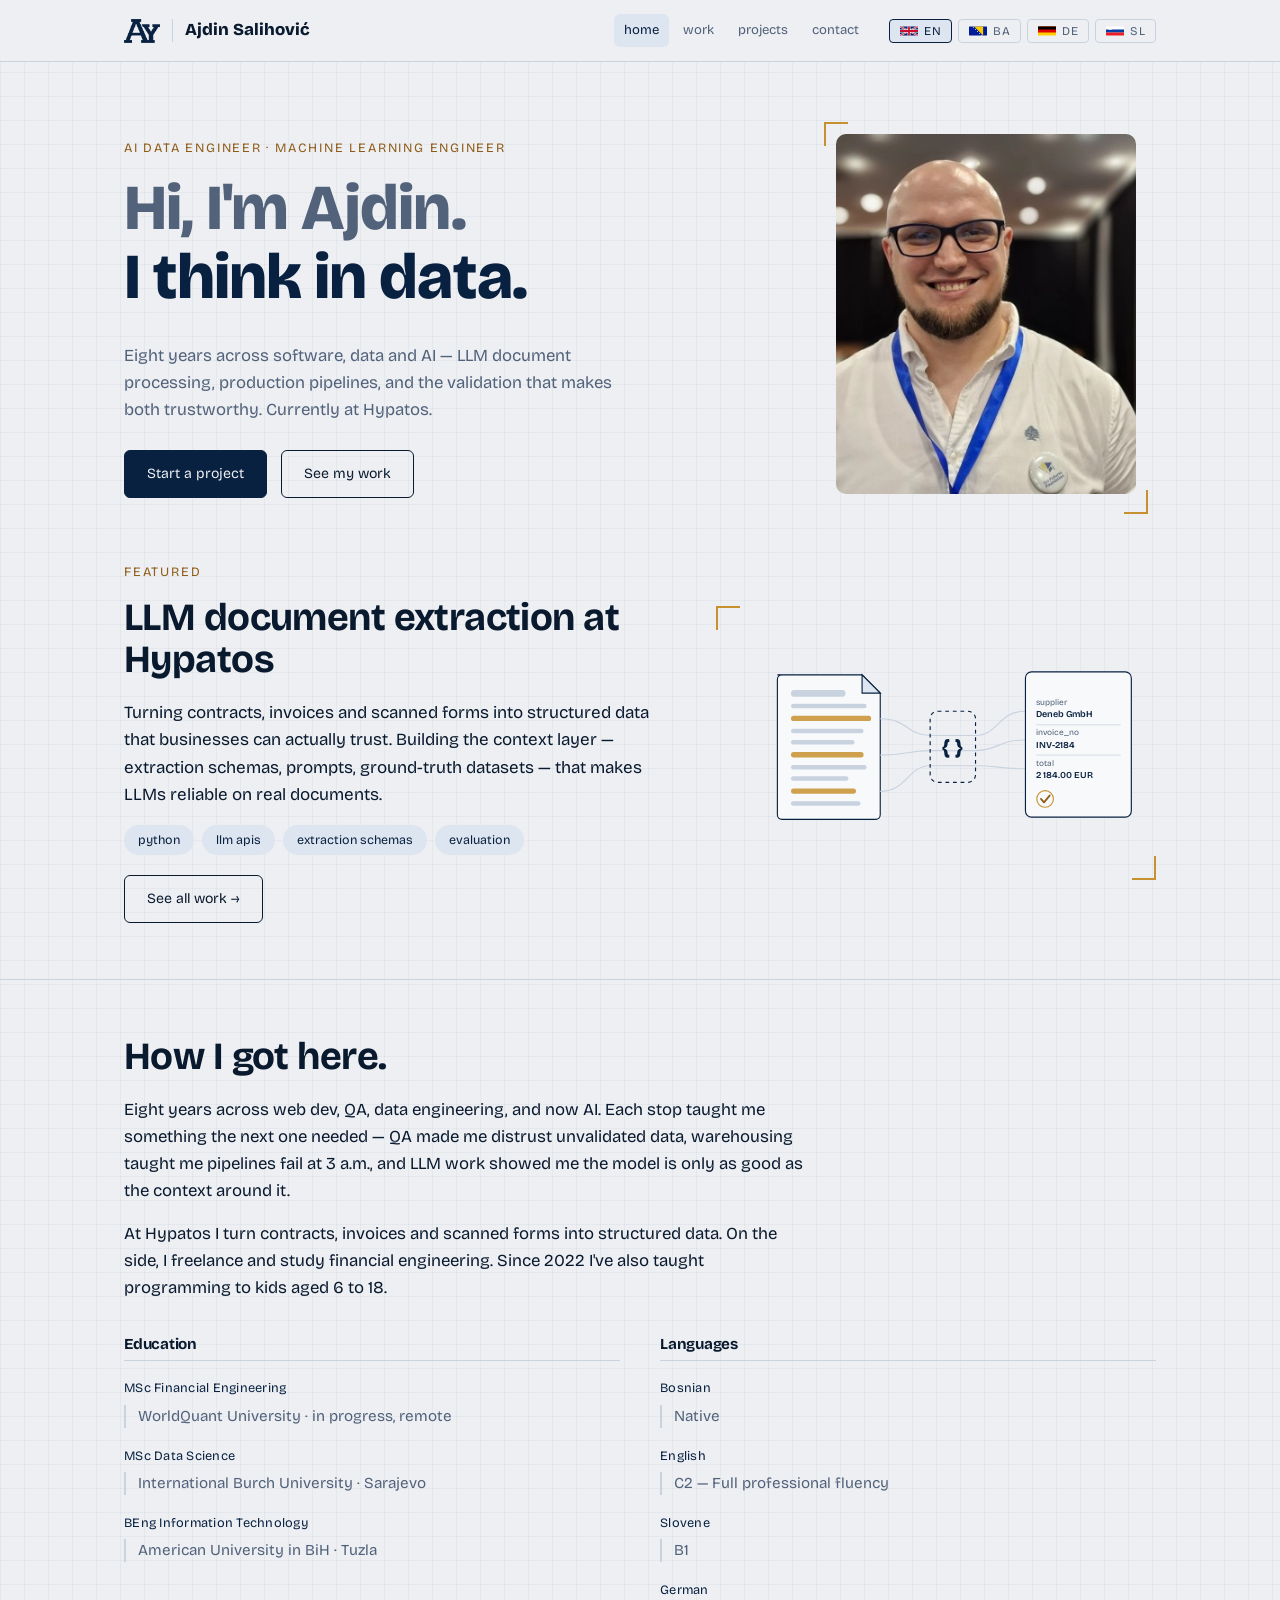
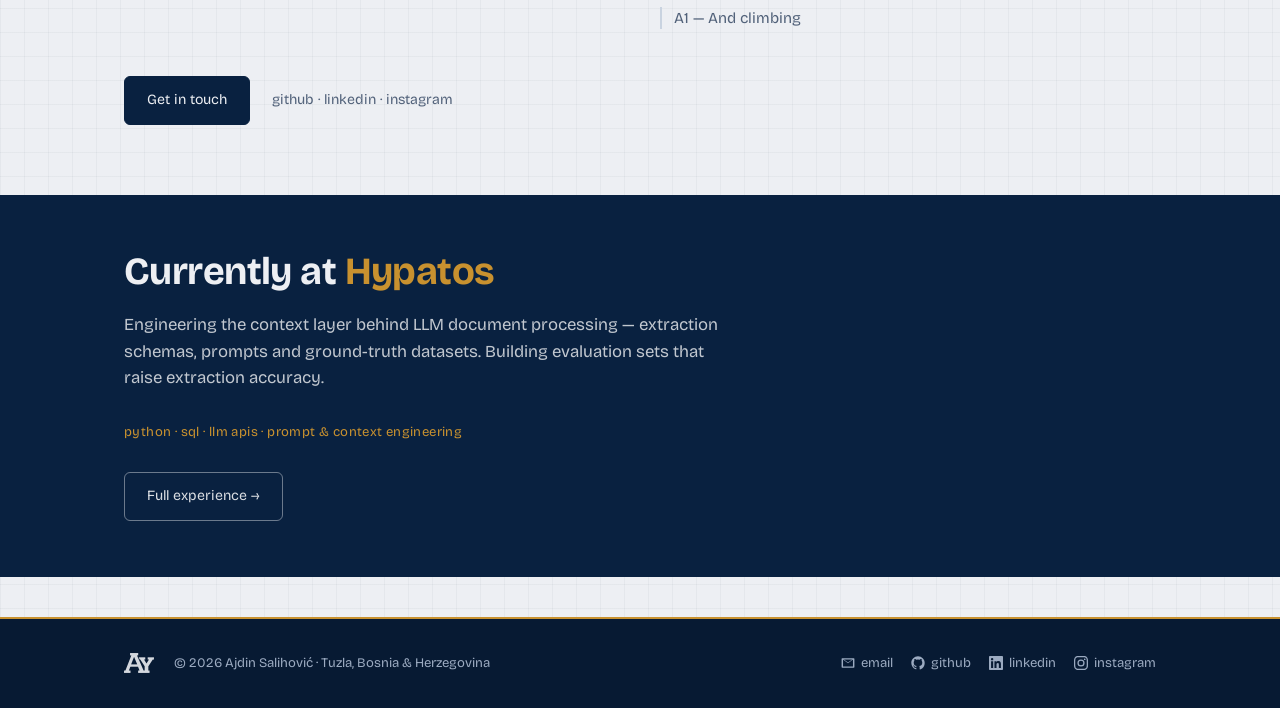
==== commit 23151f2c: "New image and update" ====
--- a/index.html
+++ b/index.html
@@ -15,6 +15,7 @@
   <!-- Open Graph / Social Media Preview -->
   <meta property="og:type" content="website" />
   <meta property="og:title" content="Ajdin Salihović — Portfolio" />
+  <meta property="og:description" content="AI Data Engineer and Machine Learning Engineer — LLM document processing, production data pipelines, and automation." />
   <meta property="og:image" content="https://ajdinsalihovic.github.io/portfolio_ai/assets/preview.jpg" />
   <meta property="og:image:width" content="1200" />
   <meta property="og:image:height" content="630" />
@@ -23,10 +24,30 @@
   <meta name="twitter:card" content="summary_large_image" />
   <meta name="twitter:title" content="Ajdin Salihović — Portfolio" />
   <meta name="twitter:image" content="https://ajdinsalihovic.github.io/portfolio_ai/assets/preview.jpg" />
-  
+
+  <script type="application/ld+json">
+  {
+    "@context": "https://schema.org",
+    "@type": "Person",
+    "name": "Ajdin Salihović",
+    "jobTitle": "AI Data Engineer & Machine Learning Engineer",
+    "worksFor": { "@type": "Organization", "name": "Hypatos" },
+    "address": { "@type": "PostalAddress", "addressLocality": "Tuzla", "addressCountry": "BA" },
+    "email": "mailto:ajdin-salihovic@outlook.com",
+    "url": "https://ajdinsalihovic.github.io/portfolio_ai/",
+    "sameAs": [
+      "https://github.com/AjdinSalihovic",
+      "https://www.linkedin.com/in/ajdin-salihovic/",
+      "https://www.instagram.com/ajdin_thinks_data/"
+    ]
+  }
+  </script>
+
   <link rel="stylesheet" href="styles.css" />
 </head>
 <body>
+
+<a class="skip-link" href="#main">Skip to content</a>
 
 <header class="nav">
   <div class="nav-inner">
@@ -58,7 +79,7 @@
   </div>
 </header>
 
-<main>
+<main id="main">
   <section class="hero">
     <div class="hero-inner wrap">
       <div class="hero-text">
@@ -74,7 +95,9 @@
         </div>
       </div>
       <div class="hero-photo">
-        <img src="assets/ajdin.jpg" alt="Ajdin Salihović" class="hero-img" />
+        <span class="reg-frame">
+          <img src="assets/ajdin.jpg" alt="Ajdin Salihović" class="hero-img" width="400" height="400" fetchpriority="high" />
+        </span>
       </div>
     </div>
   </section>
@@ -89,7 +112,54 @@
           <ul class="chips"><li>python</li><li>llm apis</li><li>extraction schemas</li><li>evaluation</li></ul>
           <a class="btn btn-ghost" href="work#experience" style="margin-top:20px;">See all work →</a>
         </div>
-       
+
+        <div class="featured-visual reg-frame">
+          <!-- schematic: a scanned document is extracted through a schema
+               into a validated structured record. Decorative — the text
+               on the left says the same thing. -->
+          <svg class="pipeline" viewBox="0 0 540 320" aria-hidden="true" focusable="false">
+            <!-- document -->
+            <path class="pipe-doc" d="M60 70 h112 l24 24 v161 a6 6 0 0 1 -6 6 H66 a6 6 0 0 1 -6 -6 V76 a6 6 0 0 1 6 -6 Z" />
+            <path class="pipe-fold" d="M172 70 v24 h24 Z" />
+            <!-- document text lines -->
+            <rect class="pipe-line" x="78" y="90"  width="72"  height="9" rx="4.5" />
+            <rect class="pipe-line" x="78" y="108" width="100" height="6" rx="3" />
+            <rect class="pipe-field" x="78" y="124" width="106" height="7" rx="3.5" />
+            <rect class="pipe-line" x="78" y="141" width="96"  height="6" rx="3" />
+            <rect class="pipe-line" x="78" y="156" width="84"  height="6" rx="3" />
+            <rect class="pipe-field" x="78" y="172" width="96"  height="7" rx="3.5" />
+            <rect class="pipe-line" x="78" y="189" width="100" height="6" rx="3" />
+            <rect class="pipe-line" x="78" y="204" width="76"  height="6" rx="3" />
+            <rect class="pipe-field" x="78" y="220" width="86"  height="7" rx="3.5" />
+            <rect class="pipe-line" x="78" y="237" width="92"  height="6" rx="3" />
+            <!-- scan sweep -->
+            <line class="pipe-scan" x1="68" y1="86" x2="188" y2="86" />
+            <!-- wires: document → schema → record -->
+            <path class="pipe-wire" d="M196 128 C 232 128 232 150 262 150 L 322 150 C 352 150 352 118 388 118" />
+            <path class="pipe-wire" d="M196 176 C 232 176 232 170 262 170 L 322 170 C 352 170 352 156 388 156" />
+            <path class="pipe-wire" d="M196 224 C 232 224 232 190 262 190 L 322 190 C 352 190 352 194 388 194" />
+            <!-- schema gate -->
+            <rect class="pipe-gate" x="262" y="118" width="60" height="94" rx="10" />
+            <text class="pipe-glyph" x="292" y="176" text-anchor="middle">{ }</text>
+            <!-- structured record -->
+            <rect class="pipe-card" x="388" y="66" width="140" height="192" rx="8" />
+            <text class="pipe-key" x="402" y="110">supplier</text>
+            <text class="pipe-val" x="402" y="126">Deneb GmbH</text>
+            <line class="pipe-rule" x1="402" y1="136" x2="514" y2="136" />
+            <text class="pipe-key" x="402" y="150">invoice_no</text>
+            <text class="pipe-val" x="402" y="166">INV-2184</text>
+            <line class="pipe-rule" x1="402" y1="176" x2="514" y2="176" />
+            <text class="pipe-key" x="402" y="190">total</text>
+            <text class="pipe-val" x="402" y="206">2 184.00 EUR</text>
+            <!-- validation check -->
+            <circle class="pipe-check-bg" cx="414" cy="234" r="11" />
+            <path class="pipe-check" d="M408.5 234 l4 4.5 l7.5 -9" />
+            <!-- travelling data dots -->
+            <circle class="pipe-dot pipe-dot-1" cx="388" cy="118" r="4" />
+            <circle class="pipe-dot pipe-dot-2" cx="388" cy="156" r="4" />
+            <circle class="pipe-dot pipe-dot-3" cx="388" cy="194" r="4" />
+          </svg>
+        </div>
       </div>
     </div>
   </section>
@@ -147,7 +217,7 @@
 
   <section class="section section-dark">
     <div class="wrap">
-      <h2>Currently at <span style="color:var(--signal)">Hypatos</span></h2>
+      <h2>Currently at <span style="color:var(--signal-bright)">Hypatos</span></h2>
       <p class="section-lead">
         Engineering the context layer behind LLM document processing — extraction schemas,
         prompts and ground-truth datasets. Building evaluation sets that raise extraction accuracy.
--- a/styles.css
+++ b/styles.css
@@ -750,3 +750,178 @@
   h1 { font-size: 2.1rem; }
   .nav-links a { padding: 6px 8px; font-size: 0.78rem; }
 }
+
+/* ============================================================
+   2026 refresh — pipeline figure, page transitions, form states
+   ============================================================ */
+
+:root { color-scheme: light; }
+
+/* ---- skip link (keyboard users) ---- */
+.skip-link {
+  position: absolute;
+  left: 16px;
+  top: -60px;
+  z-index: 100;
+  background: var(--brand);
+  color: var(--paper);
+  padding: 10px 18px;
+  border-radius: 0 0 8px 8px;
+  font-size: 0.85rem;
+  text-decoration: none;
+  transition: top 0.15s ease;
+}
+.skip-link:focus-visible { top: 0; color: var(--paper); outline-color: var(--signal-bright); }
+
+/* ---- cross-document view transitions (progressive enhancement) ---- */
+@media (prefers-reduced-motion: no-preference) {
+  @view-transition { navigation: auto; }
+
+  ::view-transition-old(root) { animation: 150ms ease-in both vt-out; }
+  ::view-transition-new(root) { animation: 230ms ease-out both vt-in; }
+
+  /* nav and footer keep still while the page content transitions */
+  .nav    { view-transition-name: site-nav; }
+  .footer { view-transition-name: site-footer; }
+}
+@keyframes vt-out { to   { opacity: 0; } }
+@keyframes vt-in  { from { opacity: 0; transform: translateY(10px); } }
+
+/* ---- registration-mark frame (drafting crop marks) ---- */
+.reg-frame { position: relative; display: inline-block; padding: 12px; }
+.reg-frame::before,
+.reg-frame::after {
+  content: "";
+  position: absolute;
+  width: 22px;
+  height: 22px;
+  pointer-events: none;
+}
+.reg-frame::before {
+  top: 0; left: 0;
+  border-top: 2px solid var(--signal-bright);
+  border-left: 2px solid var(--signal-bright);
+}
+.reg-frame::after {
+  bottom: 0; right: 0;
+  border-bottom: 2px solid var(--signal-bright);
+  border-right: 2px solid var(--signal-bright);
+}
+
+/* ---- extraction pipeline figure (featured section) ---- */
+.featured-visual { position: relative; }
+.featured-visual.reg-frame { display: block; padding: 16px; }
+.pipeline {
+  width: 100%;
+  height: auto;
+  display: block;
+}
+.pipe-doc      { fill: var(--panel); stroke: var(--brand); stroke-width: 1.5; }
+.pipe-fold     { fill: var(--brand-soft); stroke: var(--brand); stroke-width: 1.5; }
+.pipe-line     { fill: var(--line); }
+.pipe-field    { fill: var(--signal-bright); opacity: 0.85; }
+.pipe-gate     { fill: none; stroke: var(--brand); stroke-width: 1.5; stroke-dasharray: 5 5; }
+.pipe-glyph    { font-family: var(--font-display); font-weight: 800; font-size: 30px; fill: var(--brand); }
+.pipe-wire     { fill: none; stroke: var(--line); stroke-width: 1.5; }
+.pipe-card     { fill: var(--panel); stroke: var(--brand); stroke-width: 1.5; }
+.pipe-key      { font-family: var(--font-body); font-size: 11px; fill: var(--muted); }
+.pipe-val      { font-family: var(--font-body); font-weight: 600; font-size: 12px; fill: var(--brand); }
+.pipe-rule     { stroke: var(--line); stroke-width: 1; }
+.pipe-check-bg { fill: none; stroke: var(--signal-bright); stroke-width: 1.5; }
+.pipe-check    { fill: none; stroke: var(--signal); stroke-width: 2.4; stroke-linecap: round; stroke-linejoin: round; }
+.pipe-dot      { fill: var(--signal-bright); }
+.pipe-scan     { stroke: var(--signal-bright); stroke-width: 1.5; opacity: 0; }
+
+/* animation: brass data dots travel document → schema → record,
+   while a scan line sweeps the document. One quiet loop. */
+/* dots carry cx/cy at their resting (arrival) positions, so with motion
+   off they simply sit at the record card; with motion on, offset-path
+   takes over and they travel the wires. */
+@media (prefers-reduced-motion: no-preference) {
+  .pipe-dot {
+    offset-rotate: 0deg;
+    animation: pipe-travel 4.2s cubic-bezier(0.45, 0, 0.35, 1) infinite;
+  }
+  .pipe-dot-1 { offset-path: path("M196 128 C 232 128 232 150 262 150 L 322 150 C 352 150 352 118 388 118"); }
+  .pipe-dot-2 { offset-path: path("M196 176 C 232 176 232 170 262 170 L 322 170 C 352 170 352 156 388 156"); animation-delay: 1.4s; }
+  .pipe-dot-3 { offset-path: path("M196 224 C 232 224 232 190 262 190 L 322 190 C 352 190 352 194 388 194"); animation-delay: 2.8s; }
+  .pipe-scan  { animation: pipe-scan 4.2s ease-in-out infinite; }
+}
+@keyframes pipe-travel {
+  0%   { offset-distance: 0%;   opacity: 0; }
+  8%   { opacity: 1; }
+  82%  { opacity: 1; }
+  92%, 100% { offset-distance: 100%; opacity: 0; }
+}
+@keyframes pipe-scan {
+  0%   { transform: translateY(0);    opacity: 0; }
+  10%  { opacity: 0.8; }
+  40%  { transform: translateY(150px); opacity: 0.8; }
+  52%, 100% { transform: translateY(150px); opacity: 0; }
+}
+
+/* ---- horizontal tracks: containment + hint ---- */
+.experience-track,
+.projects-track { overscroll-behavior-x: contain; }
+.scroll-hint {
+  font-family: var(--font-body);
+  font-size: 0.78rem;
+  letter-spacing: 0.12em;
+  color: var(--muted);
+  text-align: center;
+  margin: 10px 0 0;
+}
+.section-dark .scroll-hint { color: rgba(255, 255, 255, 0.45); }
+
+/* stack line used outside records (index dark section) */
+.stack-line { font-family: var(--font-body); font-size: 0.82rem; letter-spacing: 0.03em; }
+.section-dark .stack-line { color: var(--signal-bright); }
+
+/* ---- contact form: validate after interaction ---- */
+.error-msg {
+  display: none;
+  margin: 6px 0 0;
+  font-size: 0.82rem;
+  color: #9B2318;
+}
+.form input:user-invalid,
+.form textarea:user-invalid {
+  border-color: #B3261E;
+  background: #FBF0EE;
+}
+.form input:user-invalid + .error-msg,
+.form textarea:user-invalid + .error-msg { display: block; }
+.form input:user-valid,
+.form textarea:user-valid { border-color: #2E7D43; }
+
+/* submit button busy state */
+.form button[aria-busy="true"] {
+  opacity: 0.75;
+  pointer-events: none;
+  position: relative;
+  padding-right: 42px;
+}
+.form button[aria-busy="true"]::after {
+  content: "";
+  position: absolute;
+  right: 16px;
+  top: 50%;
+  width: 14px;
+  height: 14px;
+  margin-top: -7px;
+  border: 2px solid rgba(255, 255, 255, 0.35);
+  border-top-color: var(--paper);
+  border-radius: 50%;
+  animation: btn-spin 0.7s linear infinite;
+}
+@keyframes btn-spin { to { transform: rotate(360deg); } }
+@media (prefers-reduced-motion: reduce) {
+  .form button[aria-busy="true"]::after { animation: none; border-top-color: rgba(255,255,255,0.35); }
+}
+
+/* ---- print: keep it on one clean sheet ---- */
+@media print {
+  .lang-switch, .scroll-hint, .skip-link, .hero-actions, .project-overlay { display: none !important; }
+  .nav { position: static; }
+  body { background: #fff; }
+}
